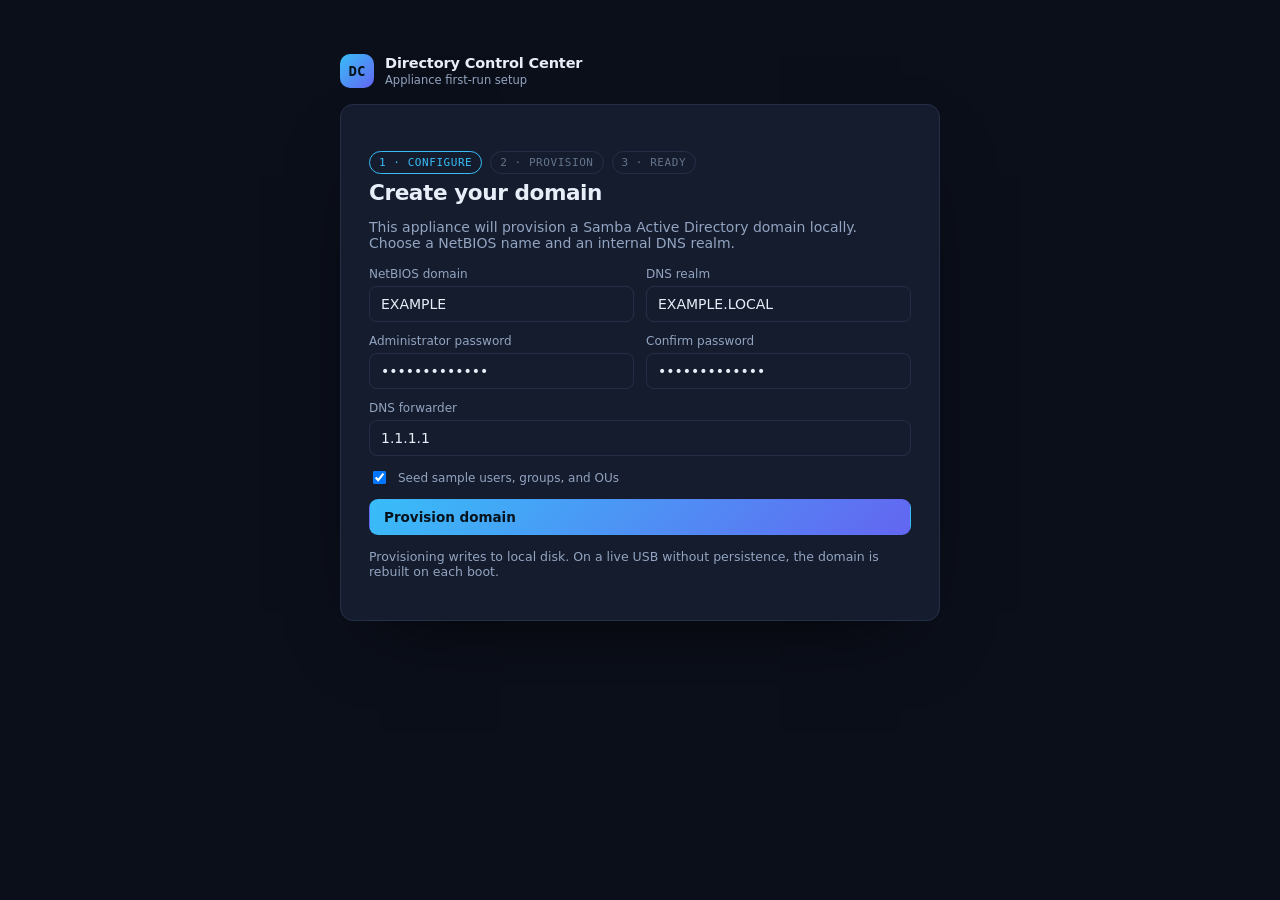
==== backend/app/static/setup.html @ ffe0ddc3 "Add Tier 2 appliance: archiso profile + provisioning wizard - archiso profile (BIOS + UEFI) with a S" ====
<!DOCTYPE html>
<html lang="en">
<head>
<meta charset="utf-8" />
<meta name="viewport" content="width=device-width, initial-scale=1" />
<title>Directory Control Center · First-run setup</title>
<link rel="stylesheet" href="styles.css" />
<style>
  .setup-wrap { max-width: 640px; margin: 6vh auto 0; padding: 0 20px; }
  .setup-card { border: 1px solid var(--border); background: var(--surface); border-radius: var(--radius); padding: 28px; box-shadow: 0 30px 80px -40px rgba(0,0,0,.9); }
  .setup-card h1 { margin-bottom: 6px; }
  .steps { display: flex; gap: 8px; margin: 18px 0 6px; font-family: var(--mono); font-size: 11px; color: var(--dim); text-transform: uppercase; letter-spacing: .05em; }
  .steps span { padding: 4px 9px; border: 1px solid var(--border); border-radius: 999px; }
  .steps span.active { color: var(--accent); border-color: var(--accent); }
  .form { grid-template-columns: 1fr 1fr; }
  .note { font-size: 12.5px; color: var(--muted); margin-top: 14px; }
  .result { margin-top: 18px; padding: 14px; border-radius: 10px; border: 1px solid var(--border); font-family: var(--mono); font-size: 12.5px; white-space: pre-wrap; display: none; }
  .result.ok { border-color: rgba(52,211,153,.5); color: var(--green); }
  .result.err { border-color: rgba(248,113,113,.5); color: var(--red); }
  .spin { display:inline-block; width:14px; height:14px; border:2px solid rgba(255,255,255,.25); border-top-color:#06121c; border-radius:50%; animation: sp .7s linear infinite; vertical-align:-2px; }
  @keyframes sp { to { transform: rotate(360deg); } }
  .checks { font-size: 13px; color: var(--muted); margin-top:16px; display:none; }
  .checks div { margin: 5px 0; }
  .checks .done { color: var(--green); }
</style>
</head>
<body>
<div class="setup-wrap">
  <div class="brand" style="margin-bottom:16px">
    <span class="mark">DC</span>
    <div><b>Directory Control Center</b><small>Appliance first-run setup</small></div>
  </div>

  <div class="setup-card">
    <div class="steps"><span class="active">1 · Configure</span><span>2 · Provision</span><span>3 · Ready</span></div>
    <h1>Create your domain</h1>
    <p class="muted">This appliance will provision a Samba Active Directory domain locally. Choose a NetBIOS name and an internal DNS realm.</p>

    <form id="setupForm" class="form">
      <div>
        <label>NetBIOS domain</label>
        <input id="domain" value="EXAMPLE" autocomplete="off" />
      </div>
      <div>
        <label>DNS realm</label>
        <input id="realm" value="EXAMPLE.LOCAL" autocomplete="off" />
      </div>
      <div>
        <label>Administrator password</label>
        <input id="pass" type="password" value="Passw0rd!2026" autocomplete="new-password" />
      </div>
      <div>
        <label>Confirm password</label>
        <input id="pass2" type="password" value="Passw0rd!2026" autocomplete="new-password" />
      </div>
      <div class="full">
        <label>DNS forwarder</label>
        <input id="forwarder" value="1.1.1.1" autocomplete="off" />
      </div>
      <div class="full" style="display:flex;align-items:center;gap:9px">
        <input type="checkbox" id="seed" checked style="width:auto" />
        <label for="seed" style="margin:0">Seed sample users, groups, and OUs</label>
      </div>
      <div class="full">
        <button type="submit" class="btn btn-primary" id="submitBtn" style="width:100%">Provision domain</button>
      </div>
    </form>

    <div class="checks" id="checks">
      <div id="c1">◌ Provisioning Samba AD DC…</div>
      <div id="c2">◌ Installing Kerberos configuration…</div>
      <div id="c3">◌ Seeding sample directory…</div>
      <div id="c4">◌ Starting directory service…</div>
    </div>
    <div class="result" id="result"></div>
    <p class="note" id="note">Provisioning writes to local disk. On a live USB without persistence, the domain is rebuilt on each boot.</p>
  </div>
</div>
<script src="setup.js"></script>
</body>
</html>
---- backend/app/static/styles.css ----
:root {
  --bg: #0b0f1a;
  --bg-2: #0f1524;
  --surface: #141c2e;
  --surface-2: #1a2438;
  --border: #253048;
  --border-soft: #1c2740;
  --text: #e8eef8;
  --muted: #93a4c0;
  --dim: #64748b;
  --accent: #38bdf8;
  --accent-2: #6366f1;
  --green: #34d399;
  --amber: #fbbf24;
  --red: #f87171;
  --purple: #a78bfa;
  --radius: 13px;
  --mono: ui-monospace, "JetBrains Mono", Menlo, Consolas, monospace;
  --sans: "Inter", ui-sans-serif, system-ui, -apple-system, "Segoe UI", Roboto, sans-serif;
}
* { box-sizing: border-box; }
body { margin: 0; background: var(--bg); color: var(--text); font-family: var(--sans); font-size: 14px; -webkit-font-smoothing: antialiased; }
a { color: var(--accent); text-decoration: none; }
.mono { font-family: var(--mono); }
.muted { color: var(--muted); }
.dim { color: var(--dim); }
h1 { font-size: 1.35rem; margin: 0; letter-spacing: -.02em; }

/* topbar */
.topbar { display: flex; align-items: center; justify-content: space-between; gap: 16px; height: 60px; padding: 0 20px; background: var(--bg-2); border-bottom: 1px solid var(--border); position: sticky; top: 0; z-index: 30; }
.brand { display: flex; align-items: center; gap: 11px; }
.mark { width: 34px; height: 34px; border-radius: 10px; display: grid; place-items: center; background: linear-gradient(135deg, var(--accent), var(--accent-2)); color: #06121c; font-family: var(--mono); font-weight: 800; }
.brand b { display: block; font-size: 14.5px; letter-spacing: -.01em; }
.brand small { color: var(--muted); font-size: 11.5px; }
.topmeta { display: flex; align-items: center; gap: 10px; }
.pill { padding: 5px 11px; border-radius: 999px; font-size: 11.5px; border: 1px solid var(--border); background: var(--surface); color: var(--muted); }
.pill.ok { color: var(--green); border-color: rgba(52,211,153,.4); }
.pill.bad { color: var(--red); border-color: rgba(248,113,113,.4); }
.pill.mock { color: var(--amber); border-color: rgba(251,191,36,.4); }

/* shell */
.shell { display: grid; grid-template-columns: 236px 1fr; min-height: calc(100vh - 60px); }
.sidebar { border-right: 1px solid var(--border); background: var(--bg-2); display: flex; flex-direction: column; }
#nav { display: flex; flex-direction: column; padding: 12px 10px; gap: 3px; flex: 1; }
#nav button { display: flex; align-items: center; gap: 11px; text-align: left; padding: 10px 12px; background: none; border: none; color: var(--muted); font: inherit; font-weight: 550; border-radius: 9px; cursor: pointer; }
#nav button span { width: 18px; text-align: center; opacity: .85; }
#nav button:hover { background: var(--surface); color: var(--text); }
#nav button.active { background: rgba(56,189,248,.12); color: var(--accent); box-shadow: inset 0 0 0 1px rgba(56,189,248,.3); }
.sidefoot { padding: 14px; font-size: 11px; color: var(--dim); border-top: 1px solid var(--border-soft); }

.content { padding: 24px 26px 60px; max-width: 1400px; }
.viewhead { display: flex; align-items: flex-end; justify-content: space-between; gap: 16px; margin-bottom: 20px; flex-wrap: wrap; }
.viewhead p { margin: 5px 0 0; font-size: 13.5px; }
.viewactions { display: flex; gap: 8px; }

/* buttons */
.btn { display: inline-flex; align-items: center; gap: 7px; padding: 9px 14px; border-radius: 9px; border: 1px solid var(--border); background: var(--surface); color: var(--text); font: inherit; font-weight: 600; font-size: 13.5px; cursor: pointer; transition: .15s; }
.btn:hover { border-color: var(--accent); transform: translateY(-1px); }
.btn-primary { background: linear-gradient(135deg, var(--accent), var(--accent-2)); border-color: transparent; color: #06121c; }
.btn-danger { border-color: rgba(248,113,113,.4); color: var(--red); }
.btn-danger:hover { background: rgba(248,113,113,.12); }
.btn-sm { padding: 6px 10px; font-size: 12.5px; }
.btn:disabled { opacity: .5; cursor: not-allowed; transform: none; }

/* cards / stats */
.grid { display: grid; grid-template-columns: repeat(auto-fit, minmax(190px, 1fr)); gap: 14px; margin-bottom: 22px; }
.stat { border: 1px solid var(--border); background: var(--surface); border-radius: var(--radius); padding: 16px 18px; }
.stat b { display: block; font-size: 1.8rem; font-family: var(--mono); letter-spacing: -.02em; }
.stat span { font-size: 11.5px; color: var(--muted); text-transform: uppercase; letter-spacing: .05em; font-family: var(--mono); }
.stat.alert b { color: var(--red); }
.stat.warn b { color: var(--amber); }
.stat.ok b { color: var(--green); }
.card { border: 1px solid var(--border); background: var(--surface); border-radius: var(--radius); padding: 18px; margin-bottom: 16px; }
.card h3 { margin: 0 0 12px; font-size: 14.5px; }

/* table */
.tablewrap { border: 1px solid var(--border); border-radius: var(--radius); overflow: hidden; background: var(--surface); }
table { width: 100%; border-collapse: collapse; }
th, td { text-align: left; padding: 11px 14px; border-bottom: 1px solid var(--border-soft); font-size: 13.5px; }
th { background: var(--bg-2); color: var(--muted); font-family: var(--mono); font-size: 11px; text-transform: uppercase; letter-spacing: .05em; position: sticky; top: 60px; }
tbody tr { cursor: pointer; }
tbody tr:hover { background: var(--surface-2); }
tbody tr:last-child td { border-bottom: none; }
td .name { font-weight: 600; }
td .sub { color: var(--muted); font-size: 12px; }
.toolbar { display: flex; gap: 10px; margin-bottom: 14px; flex-wrap: wrap; align-items: center; }
.toolbar input { flex: 1 1 260px; max-width: 380px; padding: 9px 12px; background: var(--surface); border: 1px solid var(--border); border-radius: 9px; color: var(--text); font: inherit; }
.toolbar input:focus { outline: none; border-color: var(--accent); }
.pager { display: flex; align-items: center; gap: 12px; justify-content: flex-end; padding: 12px 14px; color: var(--muted); font-size: 12.5px; }
.pager button { padding: 5px 10px; }

/* badges */
.badge { display: inline-block; padding: 2px 8px; border-radius: 6px; font-size: 10.5px; font-weight: 700; font-family: var(--mono); text-transform: uppercase; letter-spacing: .04em; }
.badge.on { background: rgba(52,211,153,.15); color: var(--green); }
.badge.off { background: rgba(148,163,184,.15); color: var(--muted); }
.badge.priv { background: rgba(248,113,113,.15); color: var(--red); }
.badge.locked { background: rgba(251,191,36,.15); color: var(--amber); }
.badge.critical { background: rgba(248,113,113,.15); color: var(--red); }
.badge.high { background: rgba(251,191,36,.15); color: var(--amber); }
.badge.medium { background: rgba(99,102,241,.18); color: #a5b4fc; }
.badge.low { background: rgba(148,163,184,.15); color: var(--muted); }

/* findings */
.finding { display: grid; grid-template-columns: auto 1fr auto; gap: 12px; align-items: center; padding: 12px 14px; border: 1px solid var(--border-soft); border-left: 3px solid var(--border); border-radius: 10px; margin-bottom: 8px; background: var(--bg-2); cursor: pointer; }
.finding:hover { border-color: var(--accent); }
.finding.critical { border-left-color: var(--red); }
.finding.high { border-left-color: var(--amber); }
.finding.medium { border-left-color: var(--accent-2); }
.finding.low { border-left-color: var(--dim); }
.finding .t { font-weight: 600; }
.finding .d { color: var(--muted); font-size: 12.5px; }
.finding .cat { font-family: var(--mono); font-size: 10.5px; color: var(--dim); text-transform: uppercase; }

/* drawer */
.drawer-wrap { position: fixed; inset: 0; z-index: 50; }
.drawer-bg, .modal-bg { position: absolute; inset: 0; background: rgba(4,7,14,.6); backdrop-filter: blur(2px); }
.drawer { position: absolute; top: 0; right: 0; bottom: 0; width: min(520px, 94vw); background: var(--bg-2); border-left: 1px solid var(--border); overflow-y: auto; padding: 22px; box-shadow: -30px 0 60px -30px rgba(0,0,0,.8); }
.drawer h2 { margin: 0 0 3px; font-size: 1.15rem; }
.drawer .dsub { font-family: var(--mono); font-size: 11.5px; color: var(--muted); margin-bottom: 18px; word-break: break-all; }
.kv { display: grid; grid-template-columns: 130px 1fr; gap: 7px 14px; font-size: 13px; margin-bottom: 18px; }
.kv dt { color: var(--muted); }
.kv dd { margin: 0; word-break: break-word; }
.actions { display: flex; flex-wrap: wrap; gap: 8px; margin: 18px 0; }
.section-label { font-family: var(--mono); font-size: 11px; text-transform: uppercase; letter-spacing: .05em; color: var(--muted); margin: 18px 0 9px; }
.chip { display: inline-flex; align-items: center; gap: 7px; padding: 5px 11px; border-radius: 999px; border: 1px solid var(--border); background: var(--surface); font-size: 12.5px; color: var(--muted); margin: 0 6px 6px 0; }
.close-x { position: absolute; top: 16px; right: 18px; background: none; border: none; color: var(--muted); font-size: 20px; cursor: pointer; }

/* modal */
.modal { position: absolute; top: 50%; left: 50%; transform: translate(-50%,-50%); width: min(560px, 94vw); max-height: 90vh; overflow-y: auto; background: var(--bg-2); border: 1px solid var(--border); border-radius: var(--radius); padding: 24px; box-shadow: 0 40px 80px -30px rgba(0,0,0,.9); }
.modal h2 { margin: 0 0 4px; font-size: 1.15rem; }
.form { display: grid; grid-template-columns: 1fr 1fr; gap: 12px; margin-top: 16px; }
.form .full { grid-column: 1 / -1; }
.form label { display: block; font-size: 12px; color: var(--muted); margin-bottom: 5px; }
.form input, .form select { width: 100%; padding: 9px 11px; background: var(--surface); border: 1px solid var(--border); border-radius: 8px; color: var(--text); font: inherit; }
.form input:focus, .form select:focus { outline: none; border-color: var(--accent); }
.modal .foot { display: flex; justify-content: flex-end; gap: 10px; margin-top: 20px; }

/* toasts */
.toasts { position: fixed; bottom: 20px; right: 20px; z-index: 100; display: flex; flex-direction: column; gap: 9px; }
.toast { padding: 11px 15px; border-radius: 10px; border: 1px solid var(--border); background: var(--surface); border-left: 3px solid var(--accent); box-shadow: 0 20px 40px -20px rgba(0,0,0,.8); font-size: 13px; max-width: 380px; }
.toast.ok { border-left-color: var(--green); }
.toast.err { border-left-color: var(--red); }

.empty { padding: 50px 20px; text-align: center; color: var(--dim); }
.spinner { padding: 40px; text-align: center; color: var(--muted); }
select.mini { padding: 8px 10px; background: var(--surface); border: 1px solid var(--border); border-radius: 8px; color: var(--text); font: inherit; }

@media (max-width: 860px) {
  .shell { grid-template-columns: 1fr; }
  .sidebar { flex-direction: row; overflow-x: auto; border-right: none; border-bottom: 1px solid var(--border); }
  #nav { flex-direction: row; overflow-x: auto; }
  #nav button { white-space: nowrap; }
  .sidefoot { display: none; }
  th { position: static; }
  .form { grid-template-columns: 1fr; }
}
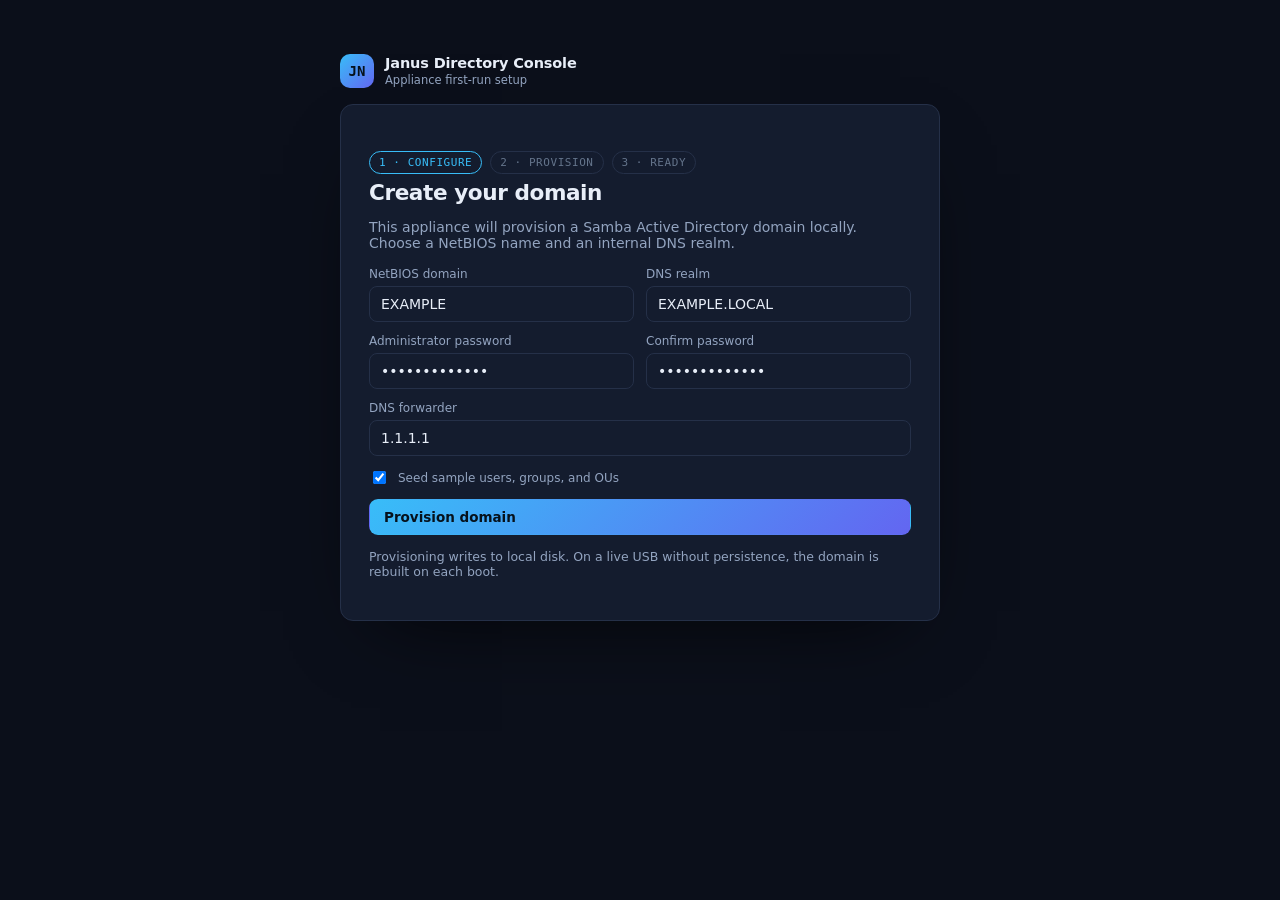
==== commit 317d3a59: "Rename project to JanusOS / Janus Directory Console Full rebrand: ISO name and identity, systemd uni" ====
--- a/backend/app/static/setup.html
+++ b/backend/app/static/setup.html
@@ -3,7 +3,7 @@
 <head>
 <meta charset="utf-8" />
 <meta name="viewport" content="width=device-width, initial-scale=1" />
-<title>Directory Control Center · First-run setup</title>
+<title>Janus Directory Console · First-run setup</title>
 <link rel="stylesheet" href="styles.css" />
 <style>
   .setup-wrap { max-width: 640px; margin: 6vh auto 0; padding: 0 20px; }
@@ -27,8 +27,8 @@
 <body>
 <div class="setup-wrap">
   <div class="brand" style="margin-bottom:16px">
-    <span class="mark">DC</span>
-    <div><b>Directory Control Center</b><small>Appliance first-run setup</small></div>
+    <span class="mark">JN</span>
+    <div><b>Janus Directory Console</b><small>Appliance first-run setup</small></div>
   </div>
 
   <div class="setup-card">
